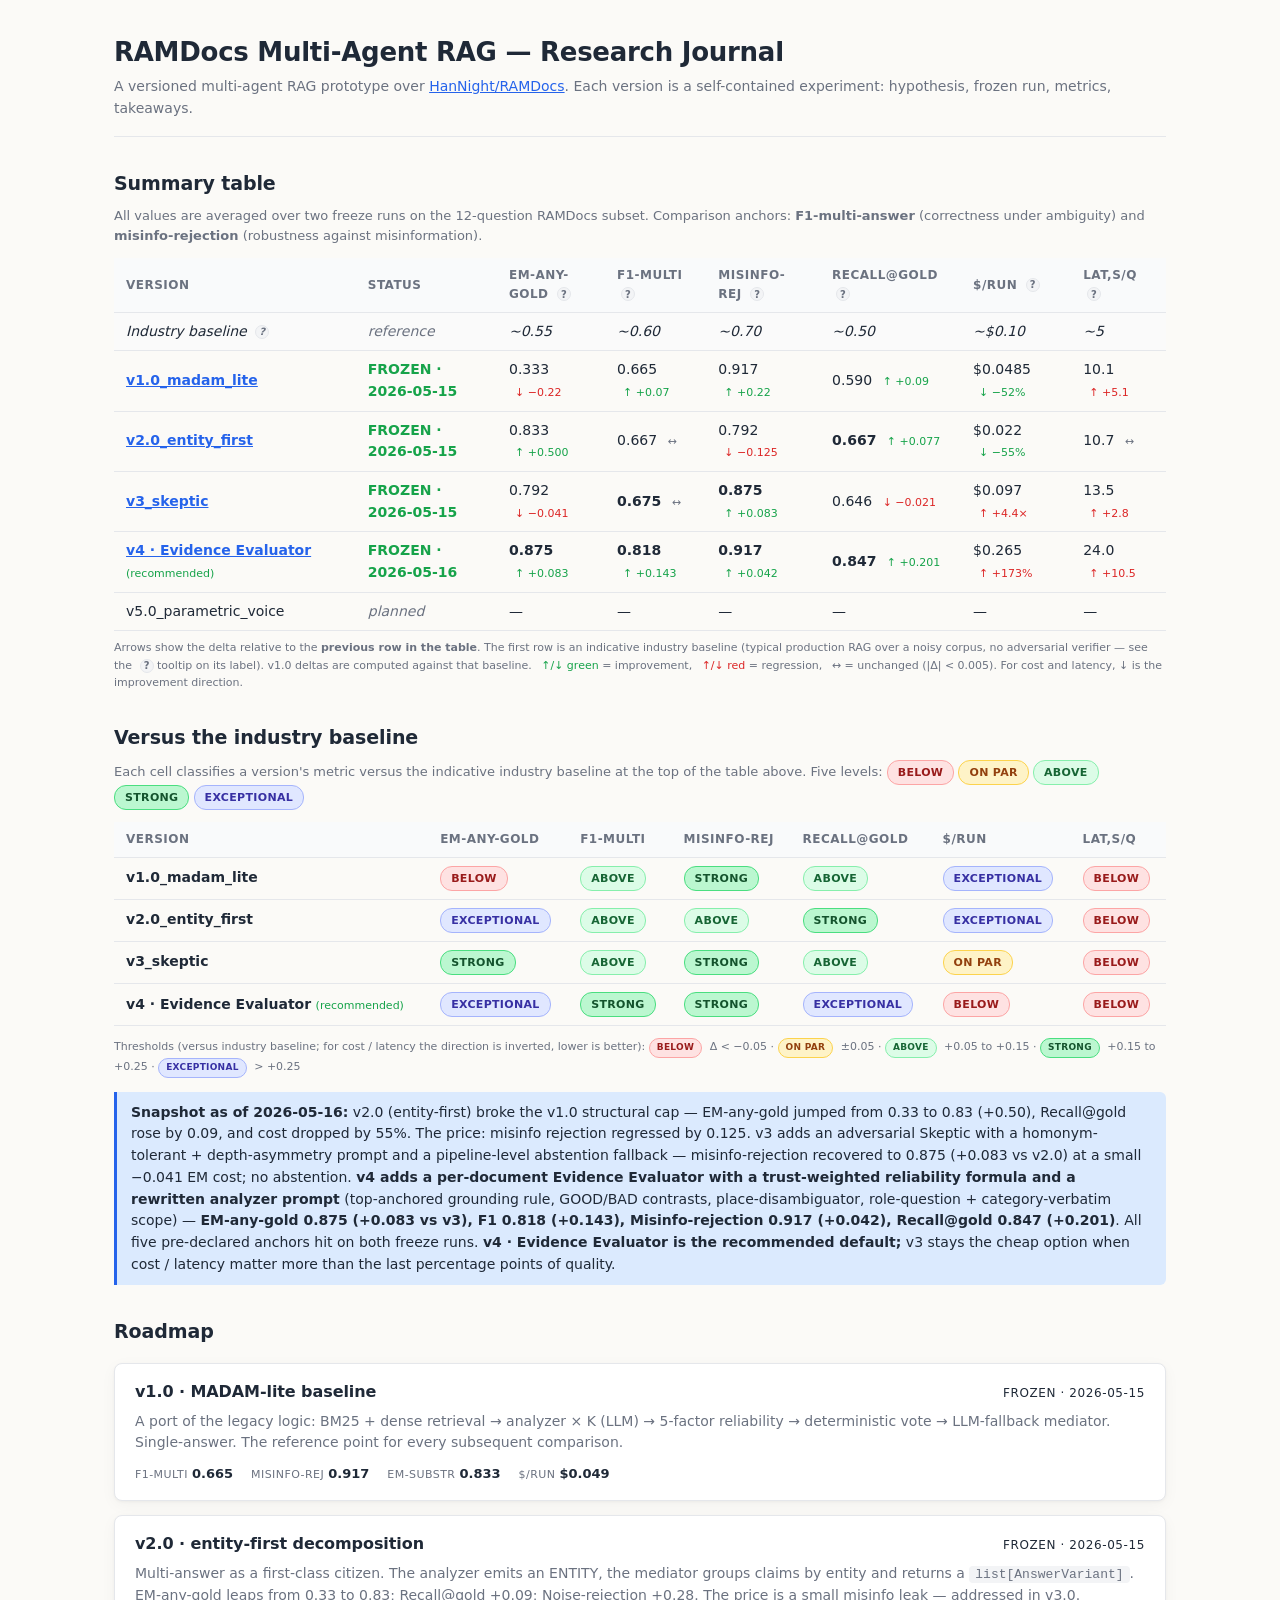
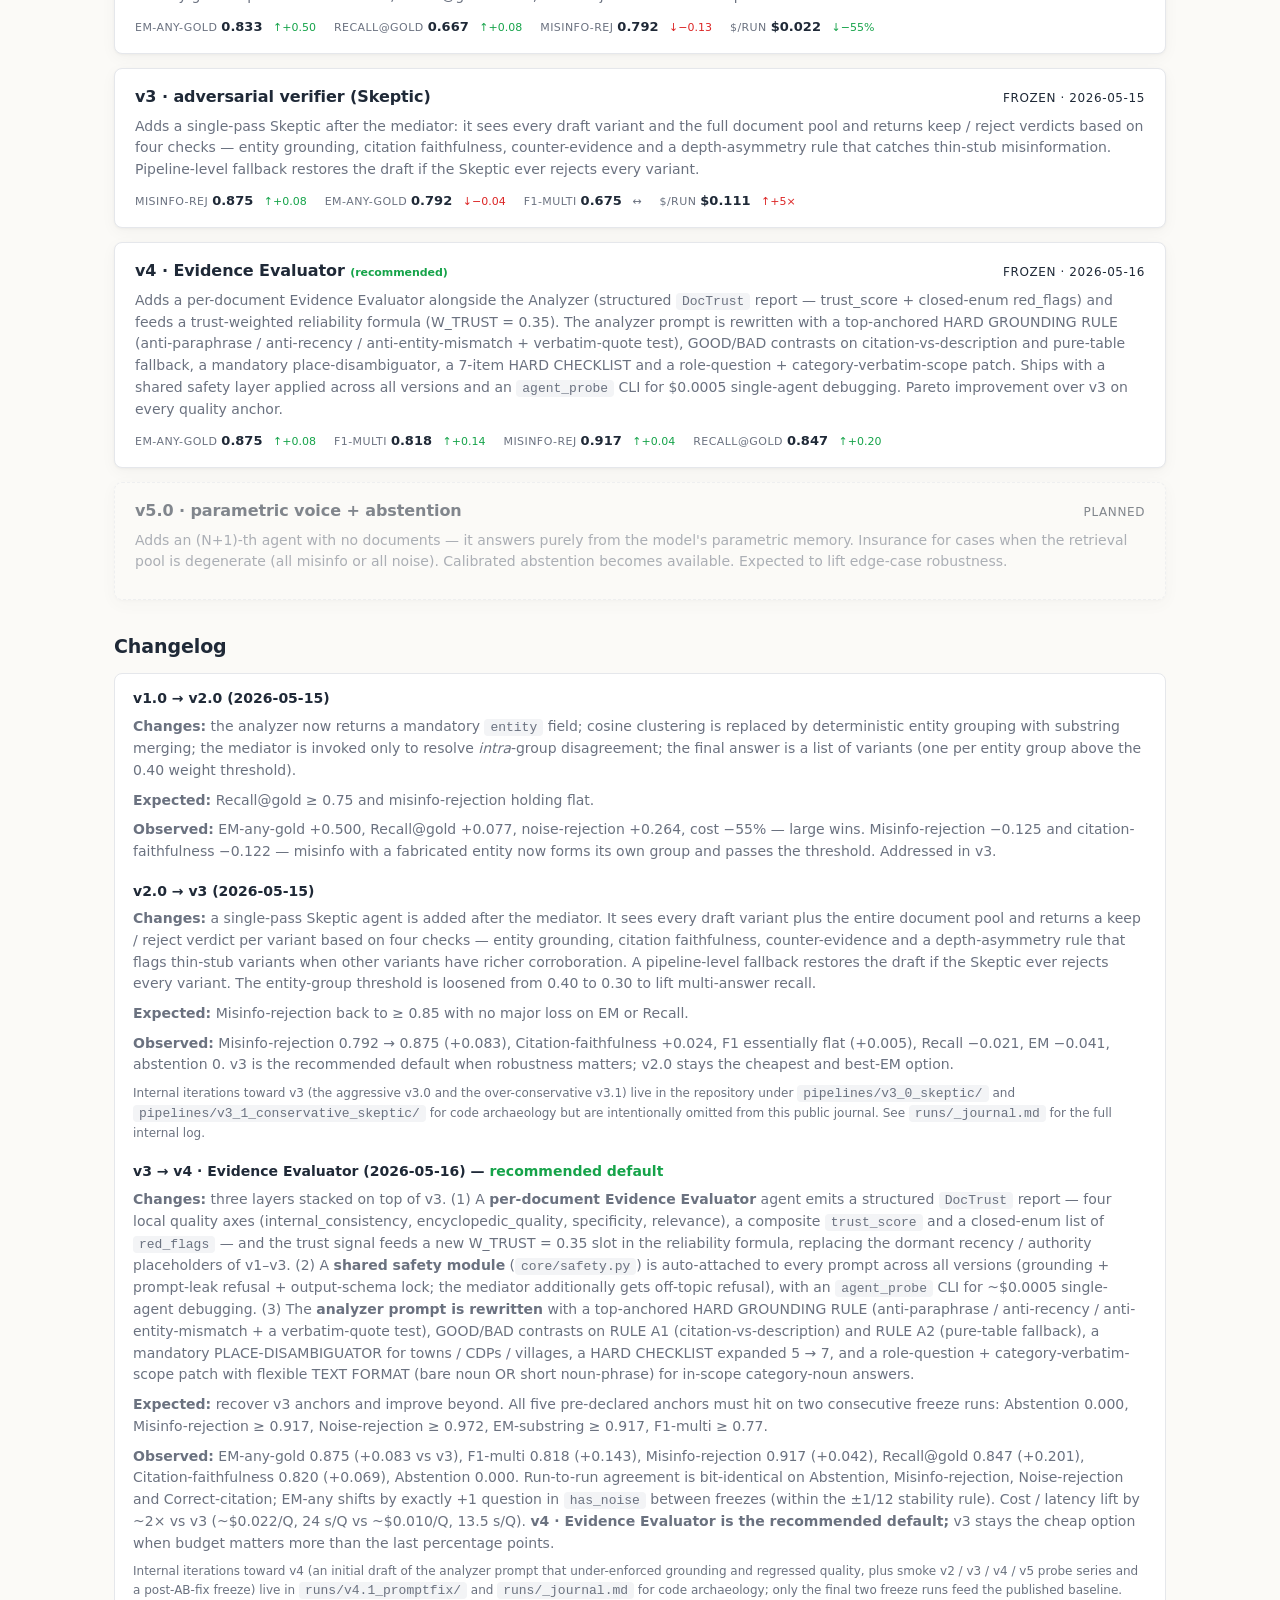
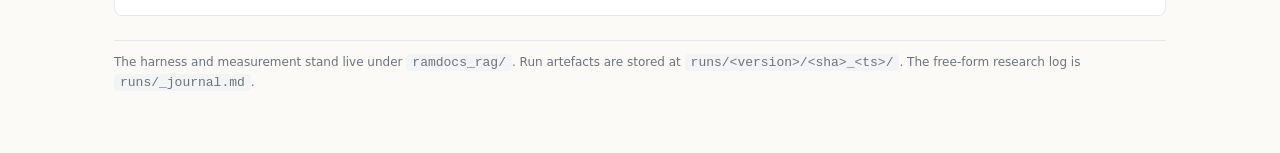
==== docs/journal/index.html @ 9243c093 "Initial commit: RAMDocs multi-agent RAG, v1.0 through v4.1" ====
<!doctype html>
<html lang="en">
<head>
  <meta charset="utf-8">
  <meta name="viewport" content="width=device-width, initial-scale=1">
  <title>RAMDocs Multi-Agent RAG — Research Journal</title>
  <link rel="stylesheet" href="style.css">
</head>
<body>
<div class="container">

  <header class="page-header">
    <h1>RAMDocs Multi-Agent RAG — Research Journal</h1>
    <div class="subtitle">
      A versioned multi-agent RAG prototype over
      <a href="https://huggingface.co/datasets/HanNight/RAMDocs">HanNight/RAMDocs</a>.
      Each version is a self-contained experiment: hypothesis, frozen run, metrics, takeaways.
    </div>
  </header>

  <h2>Summary table</h2>
  <p style="color:var(--muted);font-size:13px;margin:-4px 0 4px;">
    All values are averaged over two freeze runs on the 12-question RAMDocs subset.
    Comparison anchors: <b>F1-multi-answer</b> (correctness under ambiguity) and
    <b>misinfo-rejection</b> (robustness against misinformation).
  </p>

  <table class="summary-table">
    <thead>
      <tr>
        <th>Version</th>
        <th>Status</th>
        <th class="num">EM-any-gold <span class="qmark" title="Exact Match: the primary answer matches one of the gold answers verbatim. Strict and format-sensitive — '1707' does not equal '11 March 1707'.">?</span></th>
        <th class="num">F1-multi <span class="qmark" title="F1 for multi-answer: harmonic mean of precision (fraction of produced variants that match gold) and recall (fraction of gold answers we captured). The headline correctness metric under ambiguity.">?</span></th>
        <th class="num">Misinfo-rej <span class="qmark" title="Misinfo Rejection: fraction of misinfo documents the system explicitly rejects. Higher means more robust to corpus manipulation.">?</span></th>
        <th class="num">Recall@gold <span class="qmark" title="Recall: fraction of valid gold answers that made it into the final answer. Critical for ambiguous questions — 75% of this dataset has multiple valid golds.">?</span></th>
        <th class="num">$/run <span class="qmark" title="Total cost of one full 12-question run: all OpenAI API spend (analyzer × K plus mediator when invoked).">?</span></th>
        <th class="num">Lat,s/Q <span class="qmark" title="Average per-question latency in seconds: retrieval (BM25 + dense) + analyzer × K + optional mediator call.">?</span></th>
      </tr>
    </thead>
    <tbody>
      <tr style="background:#fafafa;font-style:italic;">
        <td>Industry baseline <span class="qmark" title="Indicative range for typical production RAG over a noisy corpus, no adversarial verifier. Synthesised from published RAMDocs / MADAM-RAG numbers (HanNight et al., 2024) and common production-grade single-LLM RAG benchmarks. NOT measured on our exact dataset — used as an anchor for relative comparison.">?</span></td>
        <td style="color:var(--muted);">reference</td>
        <td class="num">~0.55</td>
        <td class="num">~0.60</td>
        <td class="num">~0.70</td>
        <td class="num">~0.50</td>
        <td class="num">~$0.10</td>
        <td class="num">~5</td>
      </tr>
      <tr>
        <td><a href="versions/v1.0_madam_lite.html"><b>v1.0_madam_lite</b></a></td>
        <td class="status-frozen">FROZEN · 2026-05-15</td>
        <td class="num">0.333 <span class="delta-bad">↓ −0.22</span></td>
        <td class="num">0.665 <span class="delta-good">↑ +0.07</span></td>
        <td class="num">0.917 <span class="delta-good">↑ +0.22</span></td>
        <td class="num">0.590 <span class="delta-good">↑ +0.09</span></td>
        <td class="num">$0.0485 <span class="delta-good">↓ −52%</span></td>
        <td class="num">10.1 <span class="delta-bad">↑ +5.1</span></td>
      </tr>
      <tr>
        <td><a href="versions/v2.0_entity_first.html"><b>v2.0_entity_first</b></a></td>
        <td class="status-frozen">FROZEN · 2026-05-15</td>
        <td class="num">0.833 <span class="delta-good">↑ +0.500</span></td>
        <td class="num">0.667 <span class="delta-flat">↔</span></td>
        <td class="num">0.792 <span class="delta-bad">↓ −0.125</span></td>
        <td class="num"><b>0.667</b> <span class="delta-good">↑ +0.077</span></td>
        <td class="num">$0.022 <span class="delta-good">↓ −55%</span></td>
        <td class="num">10.7 <span class="delta-flat">↔</span></td>
      </tr>
      <tr>
        <td><a href="versions/v3_skeptic.html"><b>v3_skeptic</b></a></td>
        <td class="status-frozen">FROZEN · 2026-05-15</td>
        <td class="num">0.792 <span class="delta-bad">↓ −0.041</span></td>
        <td class="num"><b>0.675</b> <span class="delta-flat">↔</span></td>
        <td class="num"><b>0.875</b> <span class="delta-good">↑ +0.083</span></td>
        <td class="num">0.646 <span class="delta-bad">↓ −0.021</span></td>
        <td class="num">$0.097 <span class="delta-bad">↑ +4.4×</span></td>
        <td class="num">13.5 <span class="delta-bad">↑ +2.8</span></td>
      </tr>
      <tr>
        <td><a href="versions/v4.1_promptfix.html"><b>v4 · Evidence Evaluator</b></a> <span style="color:var(--good);font-size:11px;">(recommended)</span></td>
        <td class="status-frozen">FROZEN · 2026-05-16</td>
        <td class="num"><b>0.875</b> <span class="delta-good">↑ +0.083</span></td>
        <td class="num"><b>0.818</b> <span class="delta-good">↑ +0.143</span></td>
        <td class="num"><b>0.917</b> <span class="delta-good">↑ +0.042</span></td>
        <td class="num"><b>0.847</b> <span class="delta-good">↑ +0.201</span></td>
        <td class="num">$0.265 <span class="delta-bad">↑ +173%</span></td>
        <td class="num">24.0 <span class="delta-bad">↑ +10.5</span></td>
      </tr>
      <tr>
        <td>v5.0_parametric_voice</td>
        <td class="status-planned">planned</td>
        <td class="num">—</td><td class="num">—</td><td class="num">—</td>
        <td class="num">—</td><td class="num">—</td><td class="num">—</td>
      </tr>
    </tbody>
  </table>
  <p style="color:var(--muted);font-size:11px;margin-top:-4px;">
    Arrows show the delta relative to the <b>previous row in the table</b>.
    The first row is an indicative industry baseline (typical production
    RAG over a noisy corpus, no adversarial verifier — see the
    <span class="qmark" title="Synthesised from published RAMDocs / MADAM-RAG numbers (HanNight et al., 2024) and common production-grade single-LLM RAG benchmarks.">?</span>
    tooltip on its label). v1.0 deltas are computed against that baseline.
    <span class="delta-good">↑/↓ green</span> = improvement,
    <span class="delta-bad">↑/↓ red</span> = regression,
    <span class="delta-flat">↔</span> = unchanged (|Δ| &lt; 0.005).
    For cost and latency, ↓ is the improvement direction.
  </p>

  <h2>Versus the industry baseline</h2>
  <p style="color:var(--muted);font-size:13px;margin:-4px 0 6px;">
    Each cell classifies a version's metric versus the indicative
    industry baseline at the top of the table above. Five levels:
    <span class="bench below">below</span>
    <span class="bench par">on par</span>
    <span class="bench above">above</span>
    <span class="bench strong">strong</span>
    <span class="bench top">exceptional</span>
  </p>

  <table>
    <thead>
      <tr>
        <th>Version</th>
        <th class="num">EM-any-gold</th>
        <th class="num">F1-multi</th>
        <th class="num">Misinfo-rej</th>
        <th class="num">Recall@gold</th>
        <th class="num">$/run</th>
        <th class="num">Lat,s/Q</th>
      </tr>
    </thead>
    <tbody>
      <tr>
        <td><b>v1.0_madam_lite</b></td>
        <td class="num"><span class="bench below">below</span></td>
        <td class="num"><span class="bench above">above</span></td>
        <td class="num"><span class="bench strong">strong</span></td>
        <td class="num"><span class="bench above">above</span></td>
        <td class="num"><span class="bench top">exceptional</span></td>
        <td class="num"><span class="bench below">below</span></td>
      </tr>
      <tr>
        <td><b>v2.0_entity_first</b></td>
        <td class="num"><span class="bench top">exceptional</span></td>
        <td class="num"><span class="bench above">above</span></td>
        <td class="num"><span class="bench above">above</span></td>
        <td class="num"><span class="bench strong">strong</span></td>
        <td class="num"><span class="bench top">exceptional</span></td>
        <td class="num"><span class="bench below">below</span></td>
      </tr>
      <tr>
        <td><b>v3_skeptic</b></td>
        <td class="num"><span class="bench strong">strong</span></td>
        <td class="num"><span class="bench above">above</span></td>
        <td class="num"><span class="bench strong">strong</span></td>
        <td class="num"><span class="bench above">above</span></td>
        <td class="num"><span class="bench par">on par</span></td>
        <td class="num"><span class="bench below">below</span></td>
      </tr>
      <tr>
        <td><b>v4 · Evidence Evaluator</b> <span style="color:var(--good);font-size:11px;">(recommended)</span></td>
        <td class="num"><span class="bench top">exceptional</span></td>
        <td class="num"><span class="bench strong">strong</span></td>
        <td class="num"><span class="bench strong">strong</span></td>
        <td class="num"><span class="bench top">exceptional</span></td>
        <td class="num"><span class="bench below">below</span></td>
        <td class="num"><span class="bench below">below</span></td>
      </tr>
    </tbody>
  </table>
  <p class="bench-legend">
    Thresholds (versus industry baseline; for cost / latency the direction is inverted, lower is better):
    <span class="bench below">below</span> Δ &lt; −0.05 ·
    <span class="bench par">on par</span> ±0.05 ·
    <span class="bench above">above</span> +0.05 to +0.15 ·
    <span class="bench strong">strong</span> +0.15 to +0.25 ·
    <span class="bench top">exceptional</span> &gt; +0.25
  </p>

  <div class="callout">
    <b>Snapshot as of 2026-05-16:</b> v2.0 (entity-first) broke the v1.0
    structural cap — EM-any-gold jumped from 0.33 to 0.83 (+0.50),
    Recall@gold rose by 0.09, and cost dropped by 55%. The price: misinfo
    rejection regressed by 0.125. v3 adds an adversarial Skeptic with a
    homonym-tolerant + depth-asymmetry prompt and a pipeline-level
    abstention fallback — misinfo-rejection recovered to 0.875
    (+0.083 vs v2.0) at a small −0.041 EM cost; no abstention.
    <b>v4 adds a per-document Evidence Evaluator with a trust-weighted
    reliability formula and a rewritten analyzer prompt</b> (top-anchored
    grounding rule, GOOD/BAD contrasts, place-disambiguator, role-question
    + category-verbatim scope) — <b>EM-any-gold 0.875 (+0.083 vs v3),
    F1 0.818 (+0.143), Misinfo-rejection 0.917 (+0.042), Recall@gold
    0.847 (+0.201)</b>. All five pre-declared anchors hit on both freeze
    runs. <b>v4 · Evidence Evaluator is the recommended default;</b> v3 stays the
    cheap option when cost / latency matter more than the last percentage
    points of quality.
  </div>

  <h2>Roadmap</h2>

  <div class="roadmap">

    <a class="version-card" href="versions/v1.0_madam_lite.html">
      <div class="vc-head">
        <div class="vc-name">v1.0 · MADAM-lite baseline</div>
        <div class="vc-status status-frozen">FROZEN · 2026-05-15</div>
      </div>
      <div class="vc-desc">
        A port of the legacy logic: BM25 + dense retrieval → analyzer × K (LLM)
        → 5-factor reliability → deterministic vote → LLM-fallback mediator.
        Single-answer. The reference point for every subsequent comparison.
      </div>
      <div class="vc-metrics">
        <span class="metric-pill"><span class="label">F1-multi</span><span class="value">0.665</span></span>
        <span class="metric-pill"><span class="label">Misinfo-rej</span><span class="value">0.917</span></span>
        <span class="metric-pill"><span class="label">EM-substr</span><span class="value">0.833</span></span>
        <span class="metric-pill"><span class="label">$/run</span><span class="value">$0.049</span></span>
      </div>
    </a>

    <a class="version-card" href="versions/v2.0_entity_first.html">
      <div class="vc-head">
        <div class="vc-name">v2.0 · entity-first decomposition</div>
        <div class="vc-status status-frozen">FROZEN · 2026-05-15</div>
      </div>
      <div class="vc-desc">
        Multi-answer as a first-class citizen. The analyzer emits an ENTITY,
        the mediator groups claims by entity and returns a
        <code>list[AnswerVariant]</code>.
        EM-any-gold leaps from 0.33 to 0.83; Recall@gold +0.09;
        Noise-rejection +0.28. The price is a small misinfo leak —
        addressed in v3.0.
      </div>
      <div class="vc-metrics">
        <span class="metric-pill"><span class="label">EM-any-gold</span><span class="value">0.833 <span class="delta-good">↑+0.50</span></span></span>
        <span class="metric-pill"><span class="label">Recall@gold</span><span class="value">0.667 <span class="delta-good">↑+0.08</span></span></span>
        <span class="metric-pill"><span class="label">Misinfo-rej</span><span class="value">0.792 <span class="delta-bad">↓−0.13</span></span></span>
        <span class="metric-pill"><span class="label">$/run</span><span class="value">$0.022 <span class="delta-good">↓−55%</span></span></span>
      </div>
    </a>

    <a class="version-card" href="versions/v3_skeptic.html">
      <div class="vc-head">
        <div class="vc-name">v3 · adversarial verifier (Skeptic)</div>
        <div class="vc-status status-frozen">FROZEN · 2026-05-15</div>
      </div>
      <div class="vc-desc">
        Adds a single-pass Skeptic after the mediator: it sees every draft
        variant and the full document pool and returns keep / reject verdicts
        based on four checks — entity grounding, citation faithfulness,
        counter-evidence and a depth-asymmetry rule that catches thin-stub
        misinformation. Pipeline-level fallback restores the draft if the
        Skeptic ever rejects every variant.
      </div>
      <div class="vc-metrics">
        <span class="metric-pill"><span class="label">Misinfo-rej</span><span class="value">0.875 <span class="delta-good">↑+0.08</span></span></span>
        <span class="metric-pill"><span class="label">EM-any-gold</span><span class="value">0.792 <span class="delta-bad">↓−0.04</span></span></span>
        <span class="metric-pill"><span class="label">F1-multi</span><span class="value">0.675 <span class="delta-flat">↔</span></span></span>
        <span class="metric-pill"><span class="label">$/run</span><span class="value">$0.111 <span class="delta-bad">↑+5×</span></span></span>
      </div>
    </a>

    <a class="version-card" href="versions/v4.1_promptfix.html">
      <div class="vc-head">
        <div class="vc-name">v4 · Evidence Evaluator <span style="color:var(--good);font-size:11px;">(recommended)</span></div>
        <div class="vc-status status-frozen">FROZEN · 2026-05-16</div>
      </div>
      <div class="vc-desc">
        Adds a per-document Evidence Evaluator alongside the Analyzer
        (structured <code>DocTrust</code> report — trust_score + closed-enum
        red_flags) and feeds a trust-weighted reliability formula
        (W_TRUST = 0.35). The analyzer prompt is rewritten with a
        top-anchored HARD GROUNDING RULE (anti-paraphrase /
        anti-recency / anti-entity-mismatch + verbatim-quote test),
        GOOD/BAD contrasts on citation-vs-description and pure-table
        fallback, a mandatory place-disambiguator, a 7-item HARD
        CHECKLIST and a role-question + category-verbatim-scope patch.
        Ships with a shared safety layer applied across all versions
        and an <code>agent_probe</code> CLI for $0.0005 single-agent
        debugging. Pareto improvement over v3 on every quality anchor.
      </div>
      <div class="vc-metrics">
        <span class="metric-pill"><span class="label">EM-any-gold</span><span class="value">0.875 <span class="delta-good">↑+0.08</span></span></span>
        <span class="metric-pill"><span class="label">F1-multi</span><span class="value">0.818 <span class="delta-good">↑+0.14</span></span></span>
        <span class="metric-pill"><span class="label">Misinfo-rej</span><span class="value">0.917 <span class="delta-good">↑+0.04</span></span></span>
        <span class="metric-pill"><span class="label">Recall@gold</span><span class="value">0.847 <span class="delta-good">↑+0.20</span></span></span>
      </div>
    </a>

    <div class="version-card planned">
      <div class="vc-head">
        <div class="vc-name">v5.0 · parametric voice + abstention</div>
        <div class="vc-status">PLANNED</div>
      </div>
      <div class="vc-desc">
        Adds an (N+1)-th agent with no documents — it answers purely from the
        model's parametric memory. Insurance for cases when the retrieval pool
        is degenerate (all misinfo or all noise). Calibrated abstention
        becomes available. Expected to lift edge-case robustness.
      </div>
    </div>

  </div>

  <h2>Changelog</h2>
  <div class="changelog">
    <p style="margin:0 0 6px;font-weight:600;color:var(--fg);">v1.0 → v2.0 (2026-05-15)</p>
    <p style="margin:0 0 8px;">
      <b>Changes:</b> the analyzer now returns a mandatory <code>entity</code>
      field; cosine clustering is replaced by deterministic entity grouping
      with substring merging; the mediator is invoked only to resolve
      <i>intra</i>-group disagreement; the final answer is a list of variants
      (one per entity group above the 0.40 weight threshold).
    </p>
    <p style="margin:0 0 8px;">
      <b>Expected:</b> Recall@gold ≥ 0.75 and misinfo-rejection holding flat.
    </p>
    <p style="margin:0;">
      <b>Observed:</b> EM-any-gold +0.500, Recall@gold +0.077,
      noise-rejection +0.264, cost −55% — large wins.
      Misinfo-rejection −0.125 and citation-faithfulness −0.122 —
      misinfo with a fabricated entity now forms its own group and
      passes the threshold. Addressed in v3.
    </p>

    <p style="margin:18px 0 6px;font-weight:600;color:var(--fg);">v2.0 → v3 (2026-05-15)</p>
    <p style="margin:0 0 8px;">
      <b>Changes:</b> a single-pass Skeptic agent is added after the
      mediator. It sees every draft variant plus the entire document pool
      and returns a keep / reject verdict per variant based on four checks —
      entity grounding, citation faithfulness, counter-evidence and a
      depth-asymmetry rule that flags thin-stub variants when other
      variants have richer corroboration. A pipeline-level fallback
      restores the draft if the Skeptic ever rejects every variant. The
      entity-group threshold is loosened from 0.40 to 0.30 to lift
      multi-answer recall.
    </p>
    <p style="margin:0 0 8px;">
      <b>Expected:</b> Misinfo-rejection back to ≥ 0.85 with no major loss on EM or Recall.
    </p>
    <p style="margin:0;">
      <b>Observed:</b> Misinfo-rejection 0.792 → 0.875 (+0.083),
      Citation-faithfulness +0.024, F1 essentially flat (+0.005),
      Recall −0.021, EM −0.041, abstention 0. v3 is the recommended
      default when robustness matters; v2.0 stays the cheapest and
      best-EM option.
    </p>
    <p style="margin:8px 0 0;color:var(--muted);font-size:12px;">
      Internal iterations toward v3 (the aggressive v3.0 and the
      over-conservative v3.1) live in the repository under
      <code>pipelines/v3_0_skeptic/</code> and
      <code>pipelines/v3_1_conservative_skeptic/</code> for code archaeology
      but are intentionally omitted from this public journal. See
      <code>runs/_journal.md</code> for the full internal log.
    </p>

    <p style="margin:18px 0 6px;font-weight:600;color:var(--fg);">v3 → v4 · Evidence Evaluator (2026-05-16) — <span style="color:var(--good);">recommended default</span></p>
    <p style="margin:0 0 8px;">
      <b>Changes:</b> three layers stacked on top of v3.
      (1) A <b>per-document Evidence Evaluator</b> agent emits a structured
      <code>DocTrust</code> report — four local quality axes
      (internal_consistency, encyclopedic_quality, specificity,
      relevance), a composite <code>trust_score</code> and a closed-enum
      list of <code>red_flags</code> — and the trust signal feeds a new
      W_TRUST = 0.35 slot in the reliability formula, replacing the
      dormant recency / authority placeholders of v1–v3.
      (2) A <b>shared safety module</b> (<code>core/safety.py</code>) is
      auto-attached to every prompt across all versions (grounding +
      prompt-leak refusal + output-schema lock; the mediator additionally
      gets off-topic refusal), with an <code>agent_probe</code> CLI for
      ~$0.0005 single-agent debugging.
      (3) The <b>analyzer prompt is rewritten</b> with a top-anchored
      HARD GROUNDING RULE (anti-paraphrase / anti-recency /
      anti-entity-mismatch + a verbatim-quote test), GOOD/BAD contrasts
      on RULE A1 (citation-vs-description) and RULE A2 (pure-table
      fallback), a mandatory PLACE-DISAMBIGUATOR for towns / CDPs /
      villages, a HARD CHECKLIST expanded 5 → 7, and a role-question +
      category-verbatim-scope patch with flexible TEXT FORMAT (bare noun
      OR short noun-phrase) for in-scope category-noun answers.
    </p>
    <p style="margin:0 0 8px;">
      <b>Expected:</b> recover v3 anchors and improve beyond. All five
      pre-declared anchors must hit on two consecutive freeze runs:
      Abstention 0.000, Misinfo-rejection ≥ 0.917, Noise-rejection
      ≥ 0.972, EM-substring ≥ 0.917, F1-multi ≥ 0.77.
    </p>
    <p style="margin:0;">
      <b>Observed:</b> EM-any-gold 0.875 (+0.083 vs v3),
      F1-multi 0.818 (+0.143), Misinfo-rejection 0.917 (+0.042),
      Recall@gold 0.847 (+0.201), Citation-faithfulness 0.820 (+0.069),
      Abstention 0.000. Run-to-run agreement is bit-identical on
      Abstention, Misinfo-rejection, Noise-rejection and
      Correct-citation; EM-any shifts by exactly +1 question in
      <code>has_noise</code> between freezes (within the ±1/12
      stability rule). Cost / latency lift by ~2× vs v3
      (~$0.022/Q, 24 s/Q vs ~$0.010/Q, 13.5 s/Q). <b>v4 · Evidence Evaluator is
      the recommended default;</b> v3 stays the cheap option when
      budget matters more than the last percentage points.
    </p>
    <p style="margin:8px 0 0;color:var(--muted);font-size:12px;">
      Internal iterations toward v4 (an initial draft of the analyzer
      prompt that under-enforced grounding and regressed quality, plus
      smoke v2 / v3 / v4 / v5 probe series and a post-AB-fix freeze)
      live in <code>runs/v4.1_promptfix/</code> and
      <code>runs/_journal.md</code> for code archaeology; only the
      final two freeze runs feed the published baseline.
    </p>
  </div>

  <div class="footnote">
    The harness and measurement stand live under <code>ramdocs_rag/</code>.
    Run artefacts are stored at <code>runs/&lt;version&gt;/&lt;sha&gt;_&lt;ts&gt;/</code>.
    The free-form research log is <code>runs/_journal.md</code>.
  </div>

</div>
</body>
</html>
---- docs/journal/style.css ----
:root {
  --bg: #fbfaf7;
  --fg: #1f2937;
  --muted: #6b7280;
  --accent: #2563eb;
  --accent-light: #dbeafe;
  --border: #e5e7eb;
  --code-bg: #f3f4f6;
  --good: #16a34a;
  --bad: #dc2626;
  --warn: #d97706;
  --neutral: #6b7280;
  --card-bg: #ffffff;
  --shadow: 0 1px 3px rgba(0, 0, 0, 0.04), 0 4px 16px rgba(0, 0, 0, 0.04);
}

* { box-sizing: border-box; }

body {
  margin: 0;
  font-family: -apple-system, BlinkMacSystemFont, "Segoe UI", system-ui, sans-serif;
  font-size: 15px;
  line-height: 1.55;
  background: var(--bg);
  color: var(--fg);
  -webkit-font-smoothing: antialiased;
}

.container {
  max-width: 1100px;
  margin: 0 auto;
  padding: 32px 24px 64px;
}

header.page-header {
  border-bottom: 1px solid var(--border);
  padding-bottom: 16px;
  margin-bottom: 24px;
}

header.page-header h1 {
  margin: 0 0 4px;
  font-size: 26px;
  letter-spacing: -0.01em;
}

header.page-header .subtitle {
  color: var(--muted);
  font-size: 14px;
}

nav.crumbs {
  font-size: 13px;
  margin-bottom: 16px;
  color: var(--muted);
}
nav.crumbs a { color: var(--accent); text-decoration: none; }
nav.crumbs a:hover { text-decoration: underline; }

h2 {
  font-size: 19px;
  margin: 32px 0 12px;
  letter-spacing: -0.005em;
}

h3 {
  font-size: 16px;
  margin: 20px 0 8px;
}

p { margin: 8px 0; }

a { color: var(--accent); }

code, pre {
  font-family: "SF Mono", "Menlo", "Consolas", monospace;
  font-size: 13px;
}

code {
  background: var(--code-bg);
  padding: 1px 6px;
  border-radius: 4px;
}

pre {
  background: var(--code-bg);
  padding: 12px 14px;
  border-radius: 6px;
  overflow-x: auto;
  border: 1px solid var(--border);
}

table {
  width: 100%;
  border-collapse: collapse;
  margin: 12px 0;
  font-size: 14px;
}

th, td {
  text-align: left;
  padding: 8px 12px;
  border-bottom: 1px solid var(--border);
}

th {
  background: #f9fafb;
  font-weight: 600;
  font-size: 12px;
  text-transform: uppercase;
  letter-spacing: 0.04em;
  color: var(--muted);
}

td.num { font-variant-numeric: tabular-nums; }

/* "Better / worse" delta markers inside the summary table.
   Usage: <td class="num">0.833 <span class="delta-good">↑+0.50</span></td> */
.delta-good, .delta-bad, .delta-flat {
  display: inline-block;
  margin-left: 6px;
  font-size: 11px;
  font-variant-numeric: tabular-nums;
  font-weight: 500;
}
.delta-good { color: var(--good); }
.delta-bad  { color: var(--bad); }
.delta-flat { color: var(--muted); }

/* Question-mark badge with an explanation in ``title`` (native browser tooltip).
   Usage: <th>EM-any-gold <span class="qmark" title="...">?</span></th> */
.qmark {
  display: inline-flex;
  align-items: center;
  justify-content: center;
  margin-left: 4px;
  width: 14px;
  height: 14px;
  border-radius: 50%;
  background: var(--code-bg);
  color: var(--muted);
  font-size: 10px;
  font-weight: 700;
  cursor: help;
  border: 1px solid var(--border);
  vertical-align: middle;
  user-select: none;
}
.qmark:hover { color: var(--accent); border-color: var(--accent); }

/* Benchmark badges (industry-comparison table).
   Five quality tiers relative to the typical industry baseline. */
.bench {
  display: inline-block;
  padding: 3px 10px;
  border-radius: 12px;
  font-size: 11px;
  font-weight: 600;
  letter-spacing: 0.03em;
  text-transform: uppercase;
  font-variant-numeric: tabular-nums;
  white-space: nowrap;
}
.bench.below { background:#fee2e2; color:#991b1b; border:1px solid #fca5a5; }
.bench.par   { background:#fef3c7; color:#92400e; border:1px solid #fcd34d; }
.bench.above { background:#dcfce7; color:#166534; border:1px solid #86efac; }
.bench.strong{ background:#bbf7d0; color:#14532d; border:1px solid #4ade80; }
.bench.top   { background:#e0e7ff; color:#3730a3; border:1px solid #a5b4fc; }

.bench-legend { font-size:11px; color:var(--muted); margin-top:6px; }
.bench-legend .bench { font-size:9px; padding:2px 7px; margin-right:4px; }

.summary-table tbody tr:hover { background: #fafafa; }

.summary-table .status-frozen { color: var(--good); font-weight: 600; }
.summary-table .status-planned { color: var(--muted); font-style: italic; }

.roadmap {
  display: flex;
  flex-direction: column;
  gap: 14px;
  margin: 16px 0 32px;
}

.version-card {
  display: block;
  background: var(--card-bg);
  border: 1px solid var(--border);
  border-radius: 8px;
  padding: 16px 20px;
  text-decoration: none;
  color: inherit;
  box-shadow: var(--shadow);
  transition: transform .12s ease, border-color .12s ease;
}

.version-card:hover {
  transform: translateY(-1px);
  border-color: var(--accent);
}

.version-card.planned {
  opacity: 0.55;
  background: transparent;
  border-style: dashed;
}

.version-card .vc-head {
  display: flex;
  align-items: baseline;
  justify-content: space-between;
  margin-bottom: 6px;
}

.version-card .vc-name {
  font-size: 16px;
  font-weight: 600;
  letter-spacing: -0.005em;
}

.version-card .vc-status {
  font-size: 12px;
  text-transform: uppercase;
  letter-spacing: 0.05em;
}

.version-card .vc-desc {
  color: var(--muted);
  font-size: 14px;
  margin: 6px 0 10px;
}

.version-card .vc-metrics {
  display: flex;
  gap: 18px;
  flex-wrap: wrap;
  font-size: 13px;
}

.version-card .metric-pill {
  display: inline-flex;
  align-items: baseline;
  gap: 4px;
}

.version-card .metric-pill .label {
  color: var(--muted);
  font-size: 11px;
  text-transform: uppercase;
  letter-spacing: 0.04em;
}

.version-card .metric-pill .value {
  font-weight: 600;
  font-variant-numeric: tabular-nums;
}

.changelog {
  background: var(--card-bg);
  border: 1px solid var(--border);
  border-radius: 8px;
  padding: 14px 18px;
  color: var(--muted);
  font-size: 14px;
}

.kv {
  display: grid;
  grid-template-columns: max-content 1fr;
  gap: 6px 16px;
  margin: 8px 0;
}

.kv dt {
  color: var(--muted);
  font-size: 13px;
}

.kv dd { margin: 0; font-size: 14px; }

.prompt-cards {
  display: flex;
  gap: 12px;
  flex-wrap: wrap;
  margin: 10px 0;
}

.prompt-card {
  display: inline-flex;
  flex-direction: column;
  background: var(--card-bg);
  border: 1px solid var(--border);
  border-radius: 6px;
  padding: 12px 16px;
  cursor: pointer;
  min-width: 220px;
  text-align: left;
  font: inherit;
  color: inherit;
  transition: border-color .12s ease, transform .12s ease;
}

.prompt-card:hover {
  border-color: var(--accent);
  transform: translateY(-1px);
}

.prompt-card .pc-name {
  font-weight: 600;
  font-size: 14px;
}

.prompt-card .pc-meta {
  font-size: 12px;
  color: var(--muted);
  margin-top: 4px;
}

dialog {
  border: 1px solid var(--border);
  border-radius: 8px;
  padding: 0;
  max-width: 720px;
  width: 90vw;
  box-shadow: 0 20px 50px rgba(0, 0, 0, 0.2);
}

dialog::backdrop {
  background: rgba(15, 23, 42, 0.5);
}

dialog .dlg-head {
  display: flex;
  justify-content: space-between;
  align-items: center;
  padding: 14px 18px;
  border-bottom: 1px solid var(--border);
}

dialog .dlg-head h3 {
  margin: 0;
  font-size: 15px;
}

dialog .dlg-head .close-btn {
  background: none;
  border: none;
  font-size: 18px;
  color: var(--muted);
  cursor: pointer;
  line-height: 1;
}

dialog .dlg-body {
  padding: 16px 18px;
  max-height: 65vh;
  overflow-y: auto;
}

dialog pre {
  background: var(--code-bg);
  white-space: pre-wrap;
  word-break: break-word;
  margin: 0;
  border: none;
  padding: 12px 14px;
}

.callout {
  border-left: 3px solid var(--accent);
  background: var(--accent-light);
  padding: 10px 14px;
  border-radius: 0 6px 6px 0;
  margin: 14px 0;
  font-size: 14px;
}

.callout.good { border-color: var(--good); background: #ecfdf5; }
.callout.bad { border-color: var(--bad); background: #fef2f2; }
.callout.warn { border-color: var(--warn); background: #fffbeb; }

.pros-cons {
  display: grid;
  grid-template-columns: 1fr 1fr;
  gap: 14px;
  margin: 12px 0;
}

@media (max-width: 700px) {
  .pros-cons { grid-template-columns: 1fr; }
}

.pros-cons section {
  background: var(--card-bg);
  border: 1px solid var(--border);
  border-radius: 8px;
  padding: 12px 16px;
}

.pros-cons h4 { margin: 0 0 8px; font-size: 14px; }
.pros-cons .good-title { color: var(--good); }
.pros-cons .bad-title { color: var(--warn); }

.pros-cons ul { margin: 0; padding-left: 18px; font-size: 13px; }
.pros-cons li { margin-bottom: 4px; }

.mermaid, .diagram {
  background: var(--card-bg);
  border: 1px solid var(--border);
  border-radius: 8px;
  padding: 16px;
  text-align: center;
  overflow-x: auto;
}

.footnote {
  font-size: 12px;
  color: var(--muted);
  margin-top: 24px;
  padding-top: 12px;
  border-top: 1px solid var(--border);
}
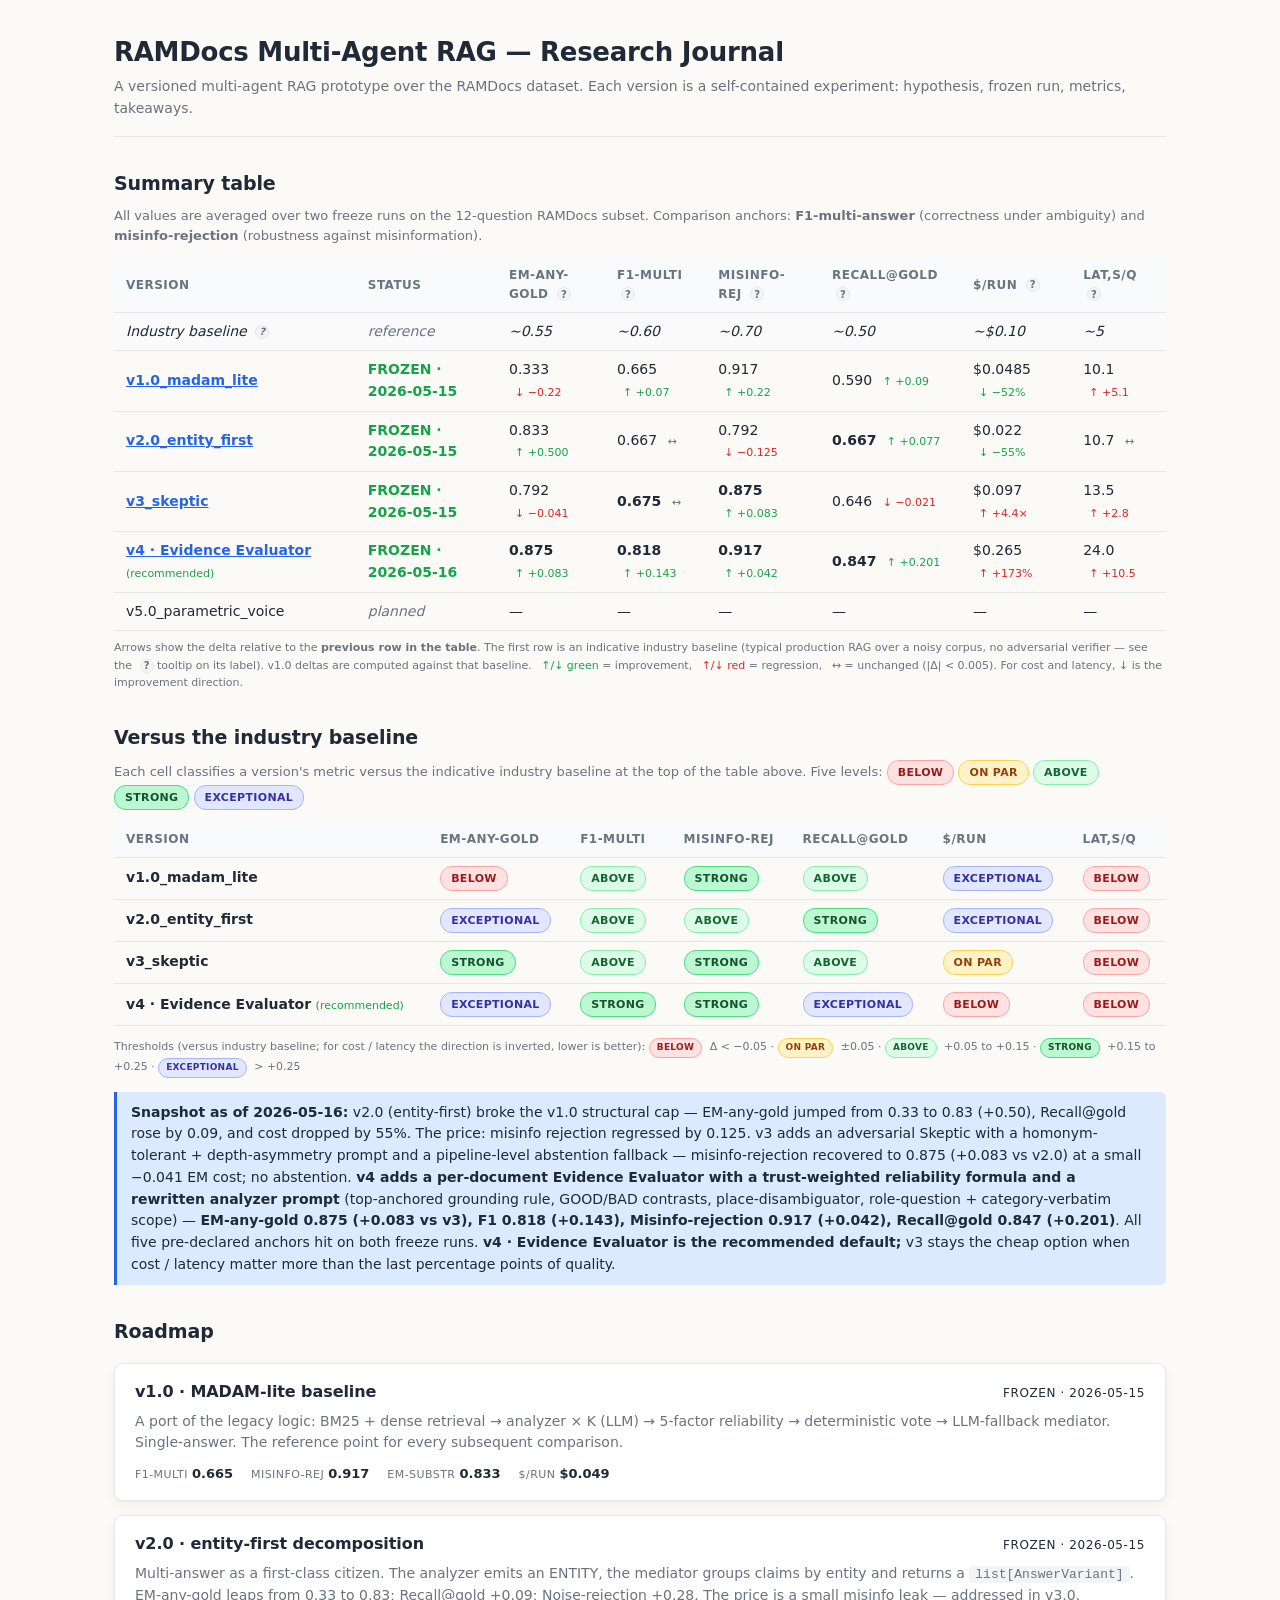
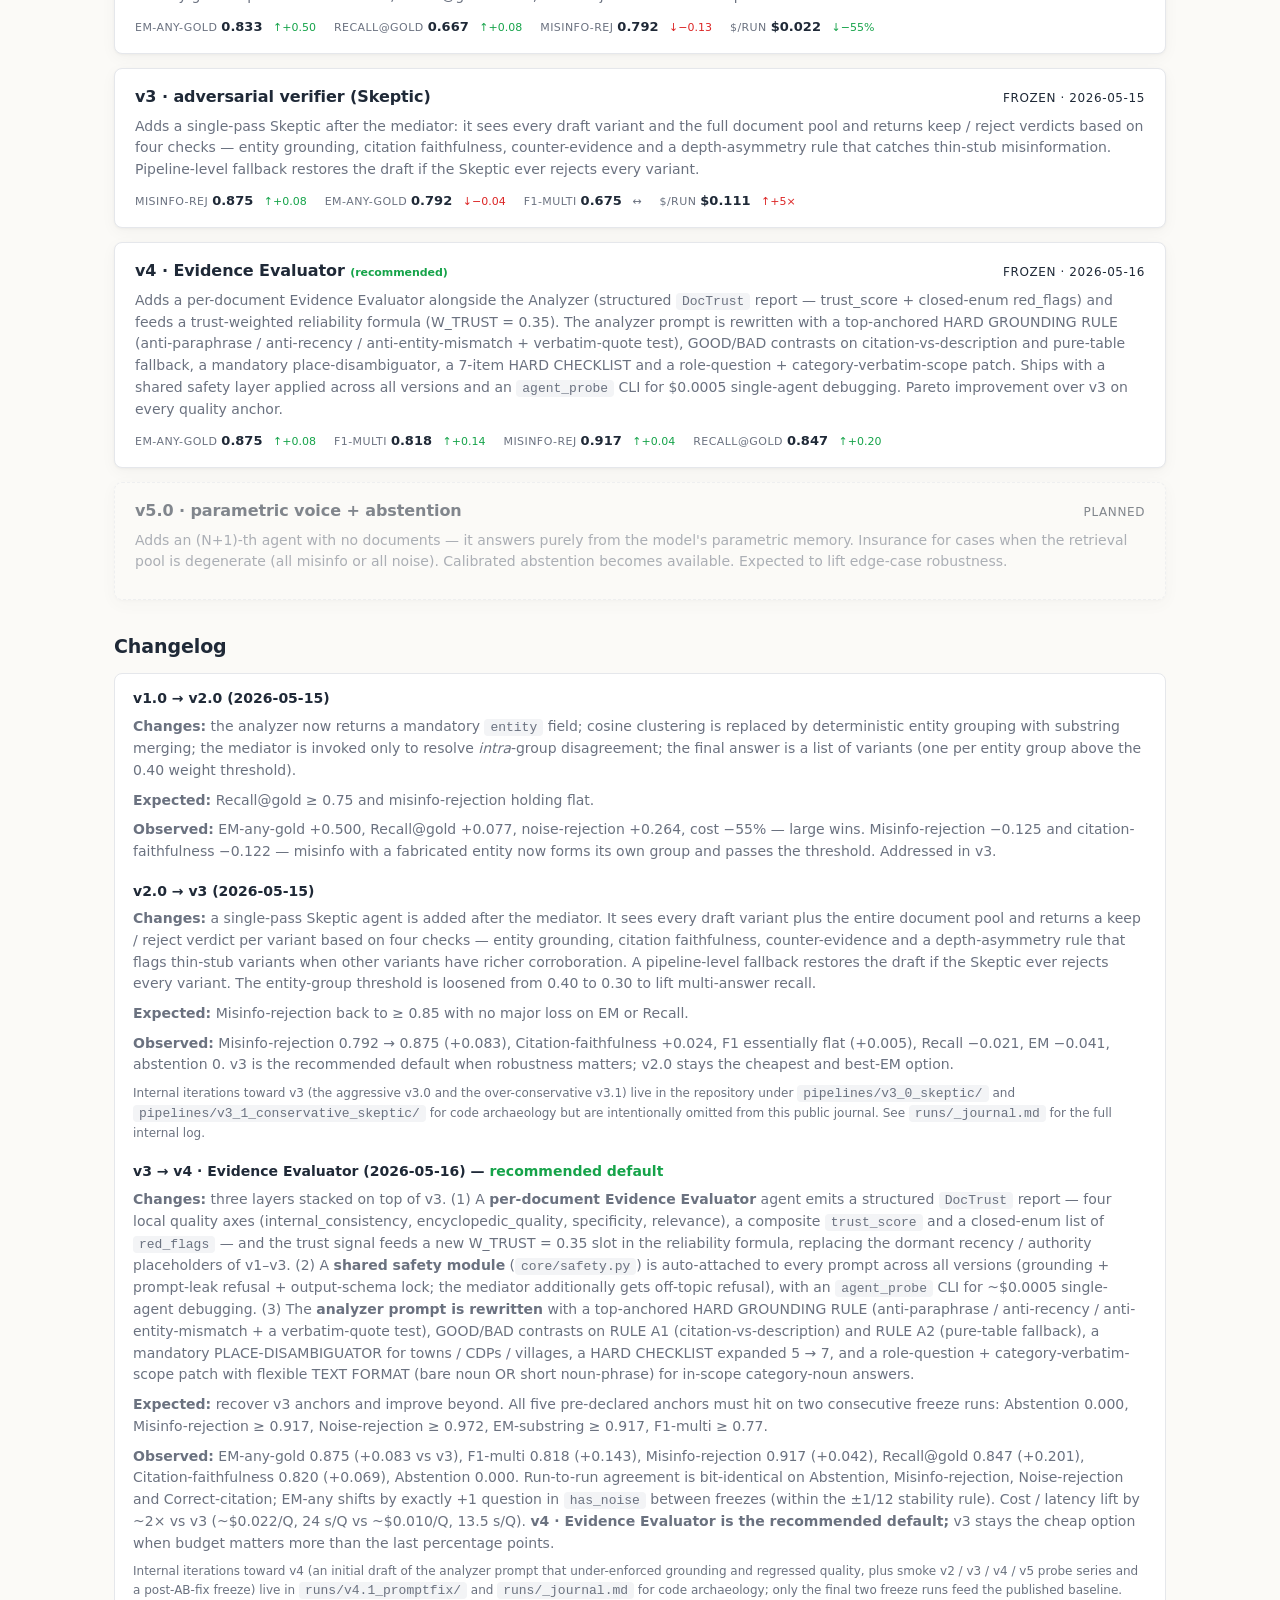
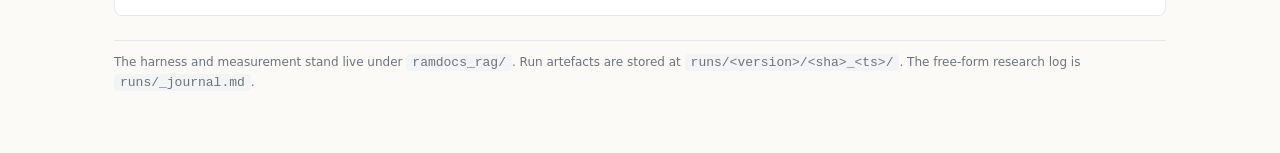
==== commit 7c4c20db: "Update docs, demo, env, and add SUBMISSION - Update README.md and .env.example - Update demo/backend" ====
--- a/docs/journal/index.html
+++ b/docs/journal/index.html
@@ -12,8 +12,7 @@
   <header class="page-header">
     <h1>RAMDocs Multi-Agent RAG — Research Journal</h1>
     <div class="subtitle">
-      A versioned multi-agent RAG prototype over
-      <a href="https://huggingface.co/datasets/HanNight/RAMDocs">HanNight/RAMDocs</a>.
+      A versioned multi-agent RAG prototype over the RAMDocs dataset.
       Each version is a self-contained experiment: hypothesis, frozen run, metrics, takeaways.
     </div>
   </header>
@@ -40,7 +39,7 @@
     </thead>
     <tbody>
       <tr style="background:#fafafa;font-style:italic;">
-        <td>Industry baseline <span class="qmark" title="Indicative range for typical production RAG over a noisy corpus, no adversarial verifier. Synthesised from published RAMDocs / MADAM-RAG numbers (HanNight et al., 2024) and common production-grade single-LLM RAG benchmarks. NOT measured on our exact dataset — used as an anchor for relative comparison.">?</span></td>
+        <td>Industry baseline <span class="qmark" title="Indicative range for typical production RAG over a noisy corpus, no adversarial verifier. Synthesised from published RAMDocs / MADAM-RAG numbers and common production-grade single-LLM RAG benchmarks. NOT measured on our exact dataset — used as an anchor for relative comparison.">?</span></td>
         <td style="color:var(--muted);">reference</td>
         <td class="num">~0.55</td>
         <td class="num">~0.60</td>
@@ -101,7 +100,7 @@
     Arrows show the delta relative to the <b>previous row in the table</b>.
     The first row is an indicative industry baseline (typical production
     RAG over a noisy corpus, no adversarial verifier — see the
-    <span class="qmark" title="Synthesised from published RAMDocs / MADAM-RAG numbers (HanNight et al., 2024) and common production-grade single-LLM RAG benchmarks.">?</span>
+    <span class="qmark" title="Synthesised from published RAMDocs / MADAM-RAG numbers and common production-grade single-LLM RAG benchmarks.">?</span>
     tooltip on its label). v1.0 deltas are computed against that baseline.
     <span class="delta-good">↑/↓ green</span> = improvement,
     <span class="delta-bad">↑/↓ red</span> = regression,
